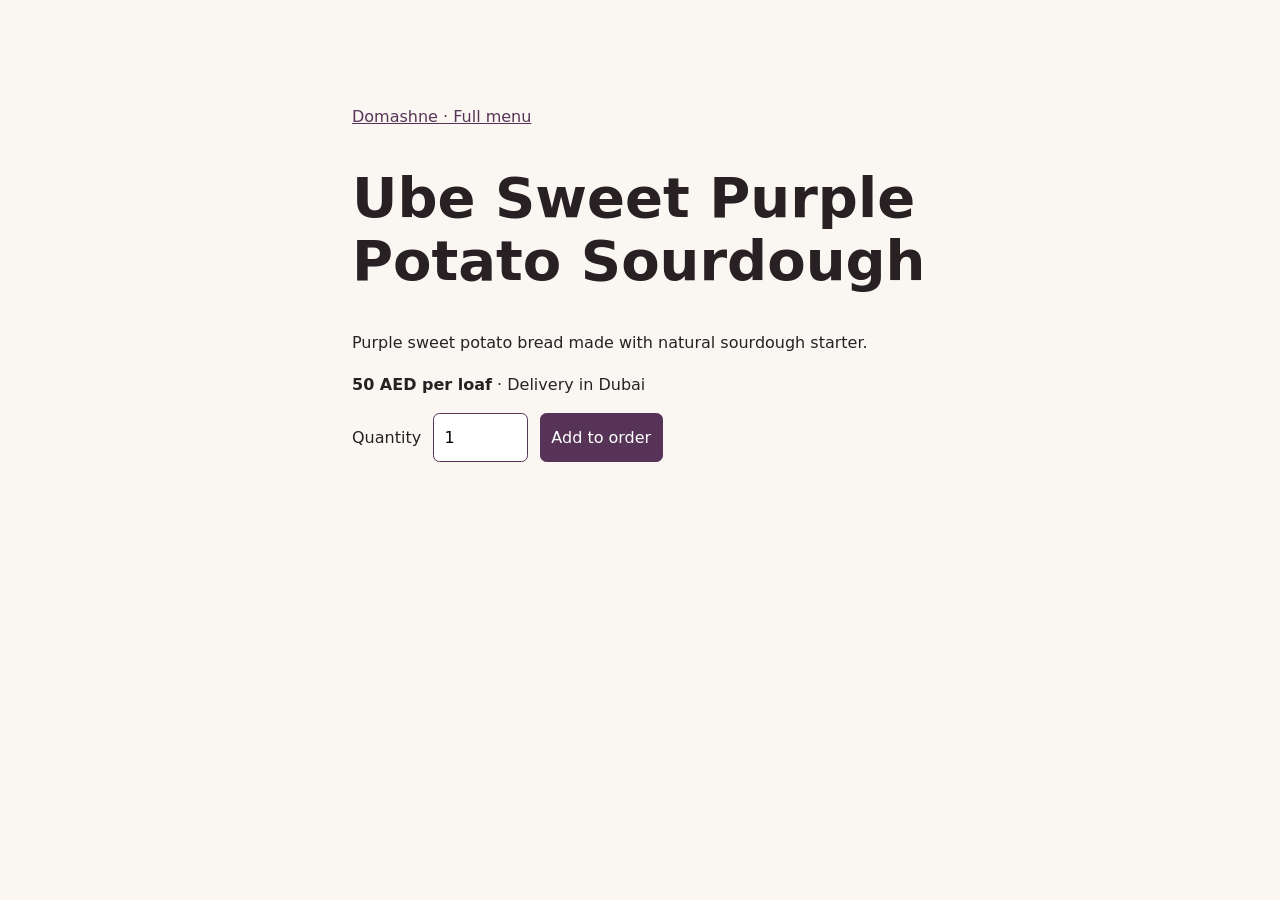
==== ube-sourdough.html @ ea7b75ff "Add Ube sourdough product page with quantity selection" ====
<!doctype html>
<html lang="en">
<head>
  <meta charset="utf-8">
  <meta name="viewport" content="width=device-width, initial-scale=1">
  <title>Ube Sweet Purple Potato Sourdough | Domashne</title>
  <meta name="description" content="Order purple sweet potato sourdough for delivery in Dubai. 50 AED per loaf.">
  <link rel="canonical" href="https://www.domashneae.com/ube-sourdough.html">
  <script type="application/ld+json">
{
  "@context": "https://schema.org",
  "@type": "Product",
  "name": "Ube Sweet Purple Potato Sourdough",
  "description": "Purple sweet potato bread made with natural sourdough starter.",
  "brand": {
    "@type": "Brand",
    "name": "Domashne"
  },
  "offers": {
    "@type": "Offer",
    "url": "https://www.domashneae.com/ube-sourdough.html",
    "price": 50,
    "priceCurrency": "AED"
  }
}
  </script>
  <style>
    body { margin: 0; background: #faf7f2; color: #282123; font: 1rem/1.6 system-ui, sans-serif; }
    main { max-width: 36rem; margin: 8vh auto; padding: 2rem; }
    h1 { line-height: 1.12; font-size: clamp(2rem, 7vw, 3.5rem); }
    a { color: #573457; }
    form { display: flex; flex-wrap: wrap; gap: .75rem; align-items: center; }
    input, button { padding: .65rem; border: 1px solid #573457; border-radius: .4rem; font: inherit; }
    input { width: 4.5rem; }
    button { background: #573457; color: white; cursor: pointer; }
  </style>
</head>
<body>
  <main>
    <a href="/#sourdough-bread">Domashne · Full menu</a>
    <h1>Ube Sweet Purple Potato Sourdough</h1>
    <p>Purple sweet potato bread made with natural sourdough starter.</p>
    <p><strong>50 AED per loaf</strong> · Delivery in Dubai</p>
    <form action="/" method="get">
      <label for="quantity">Quantity</label>
      <input id="quantity" name="add-ube" type="number" min="1" max="99" step="1" value="1" required>
      <button type="submit">Add to order</button>
    </form>
  </main>
</body>
</html>
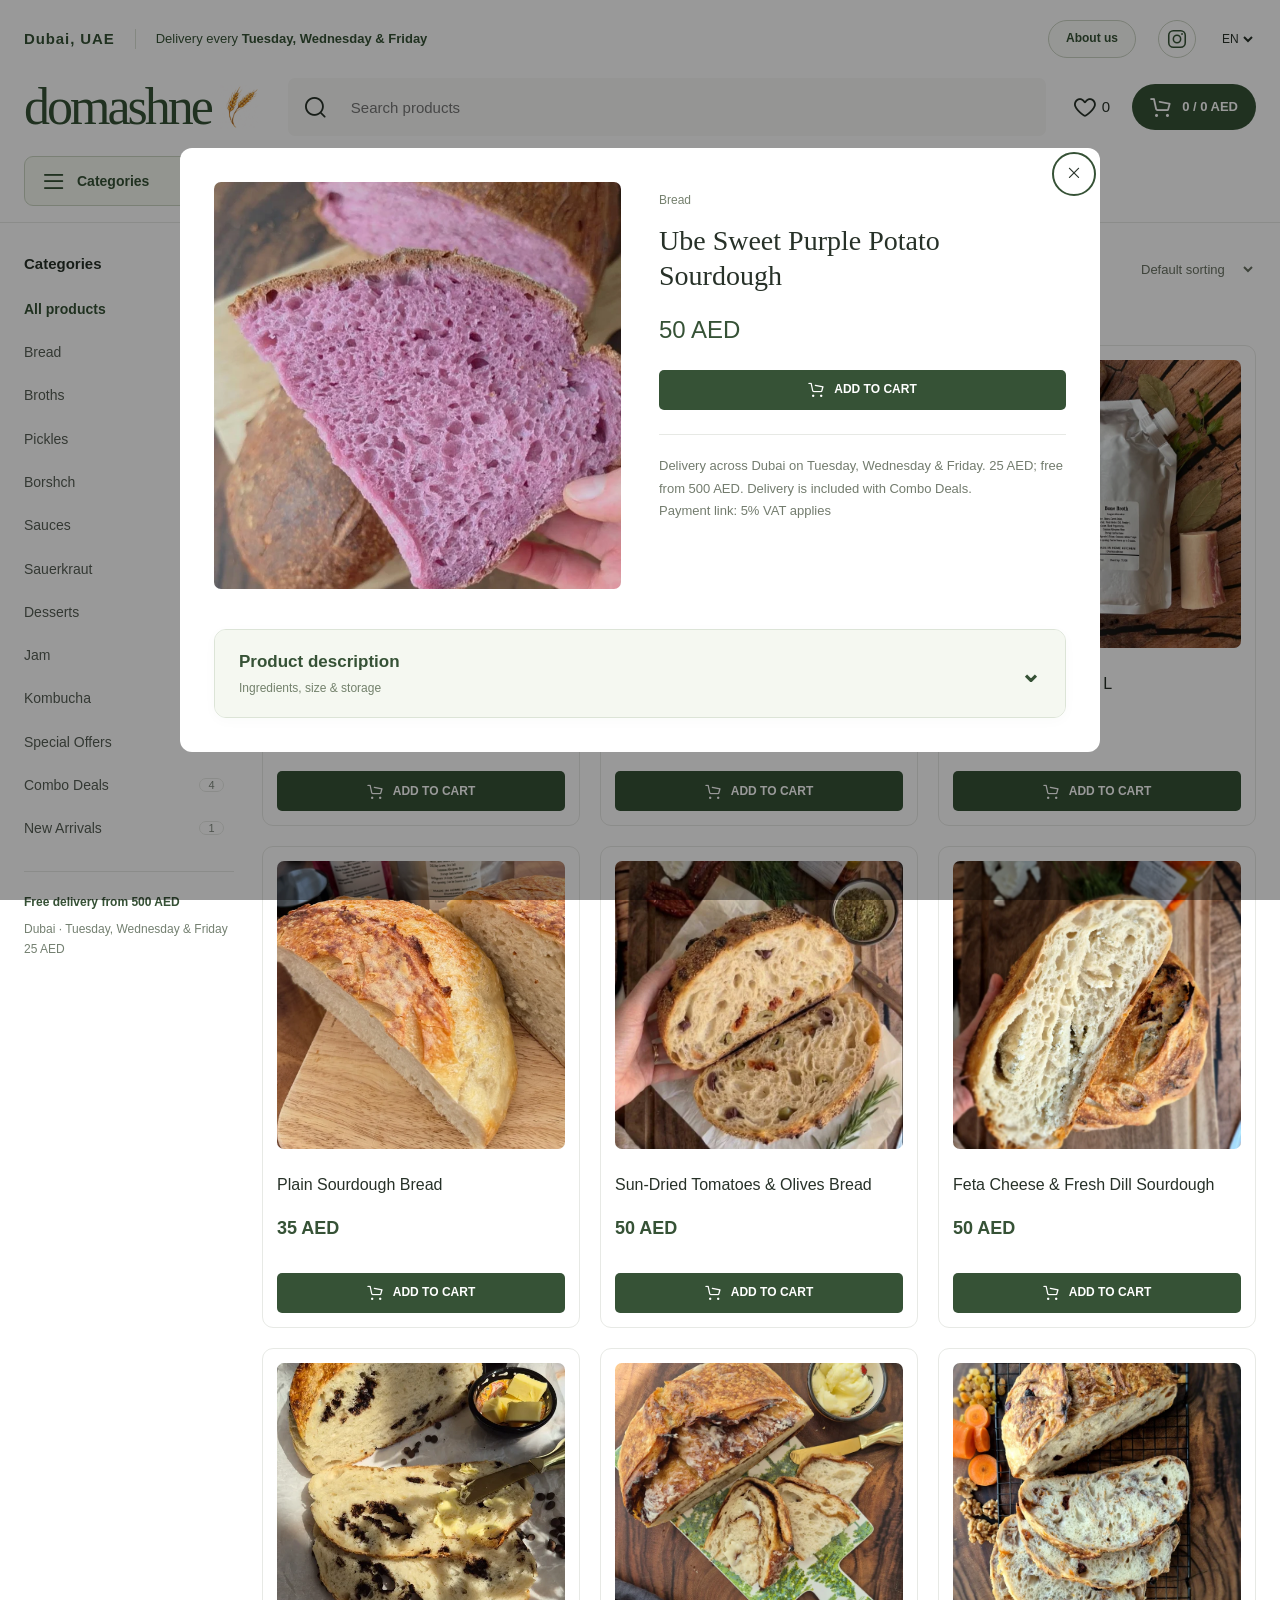
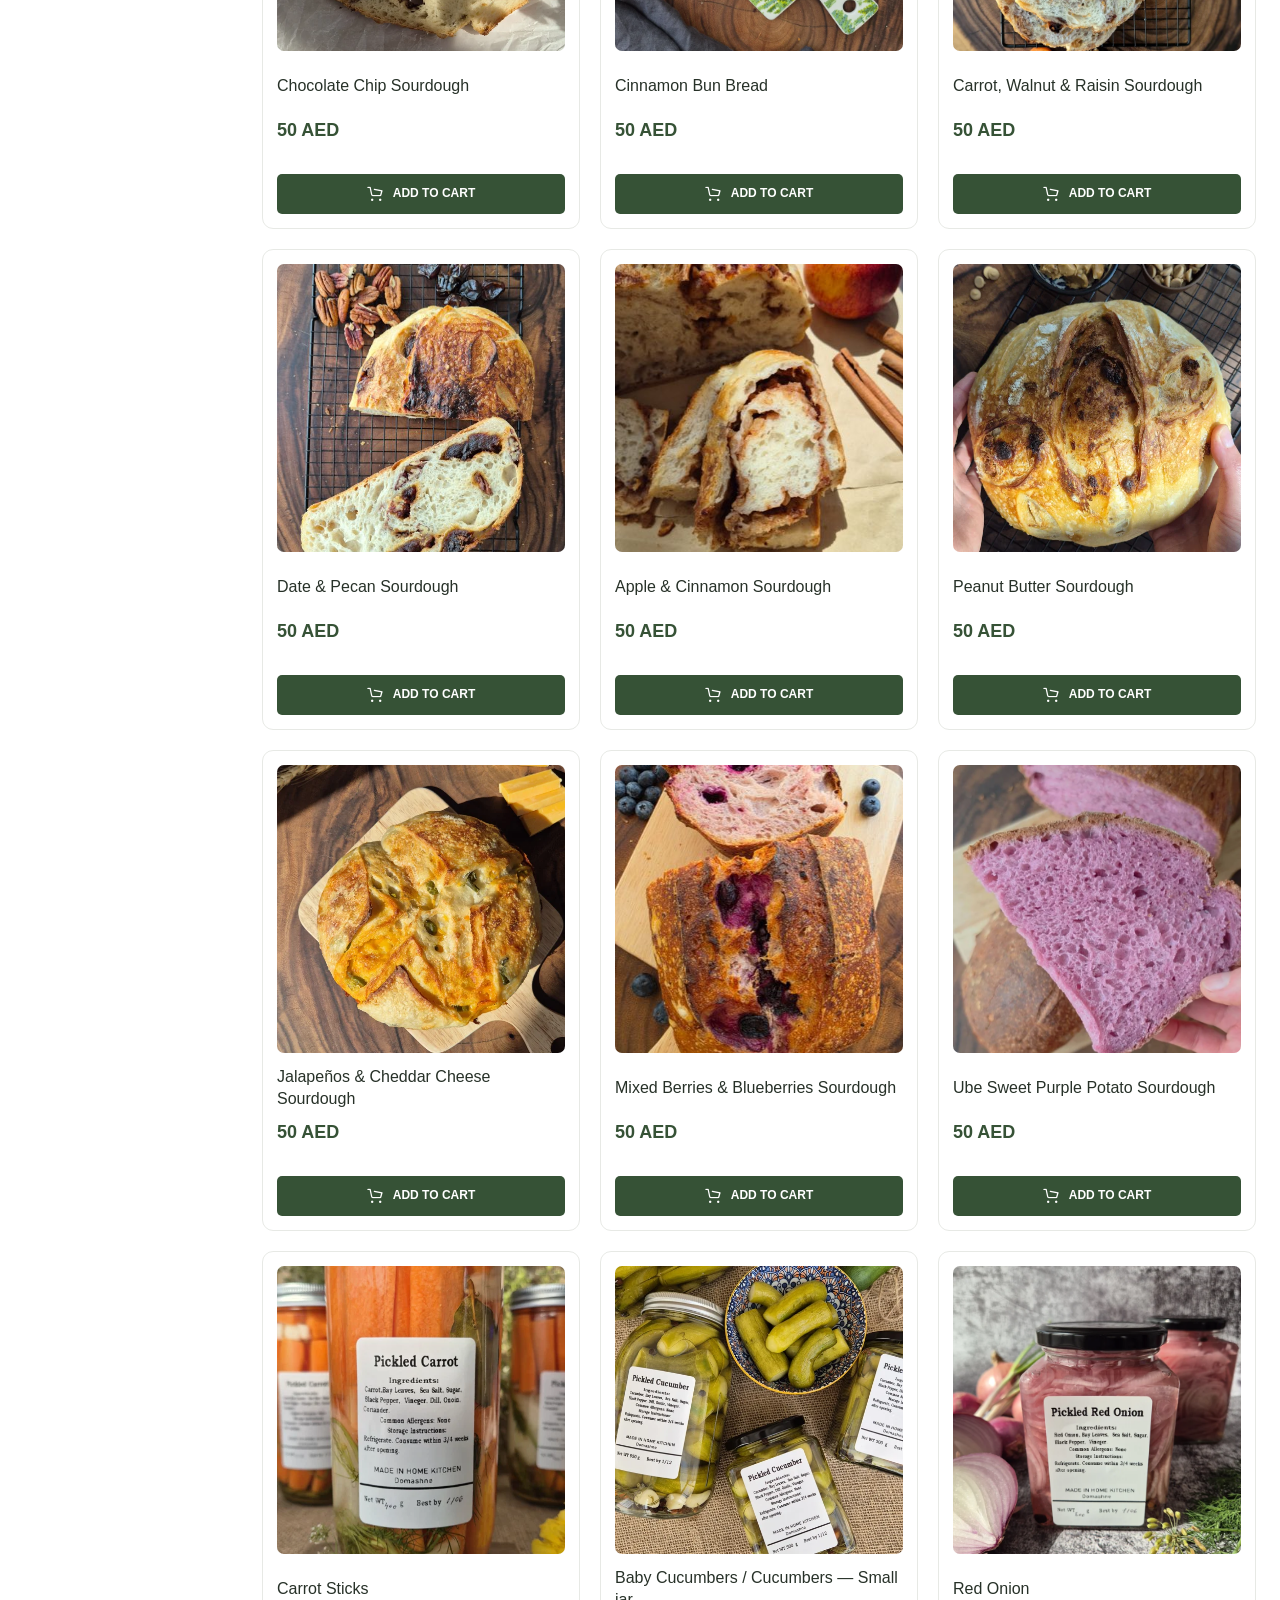
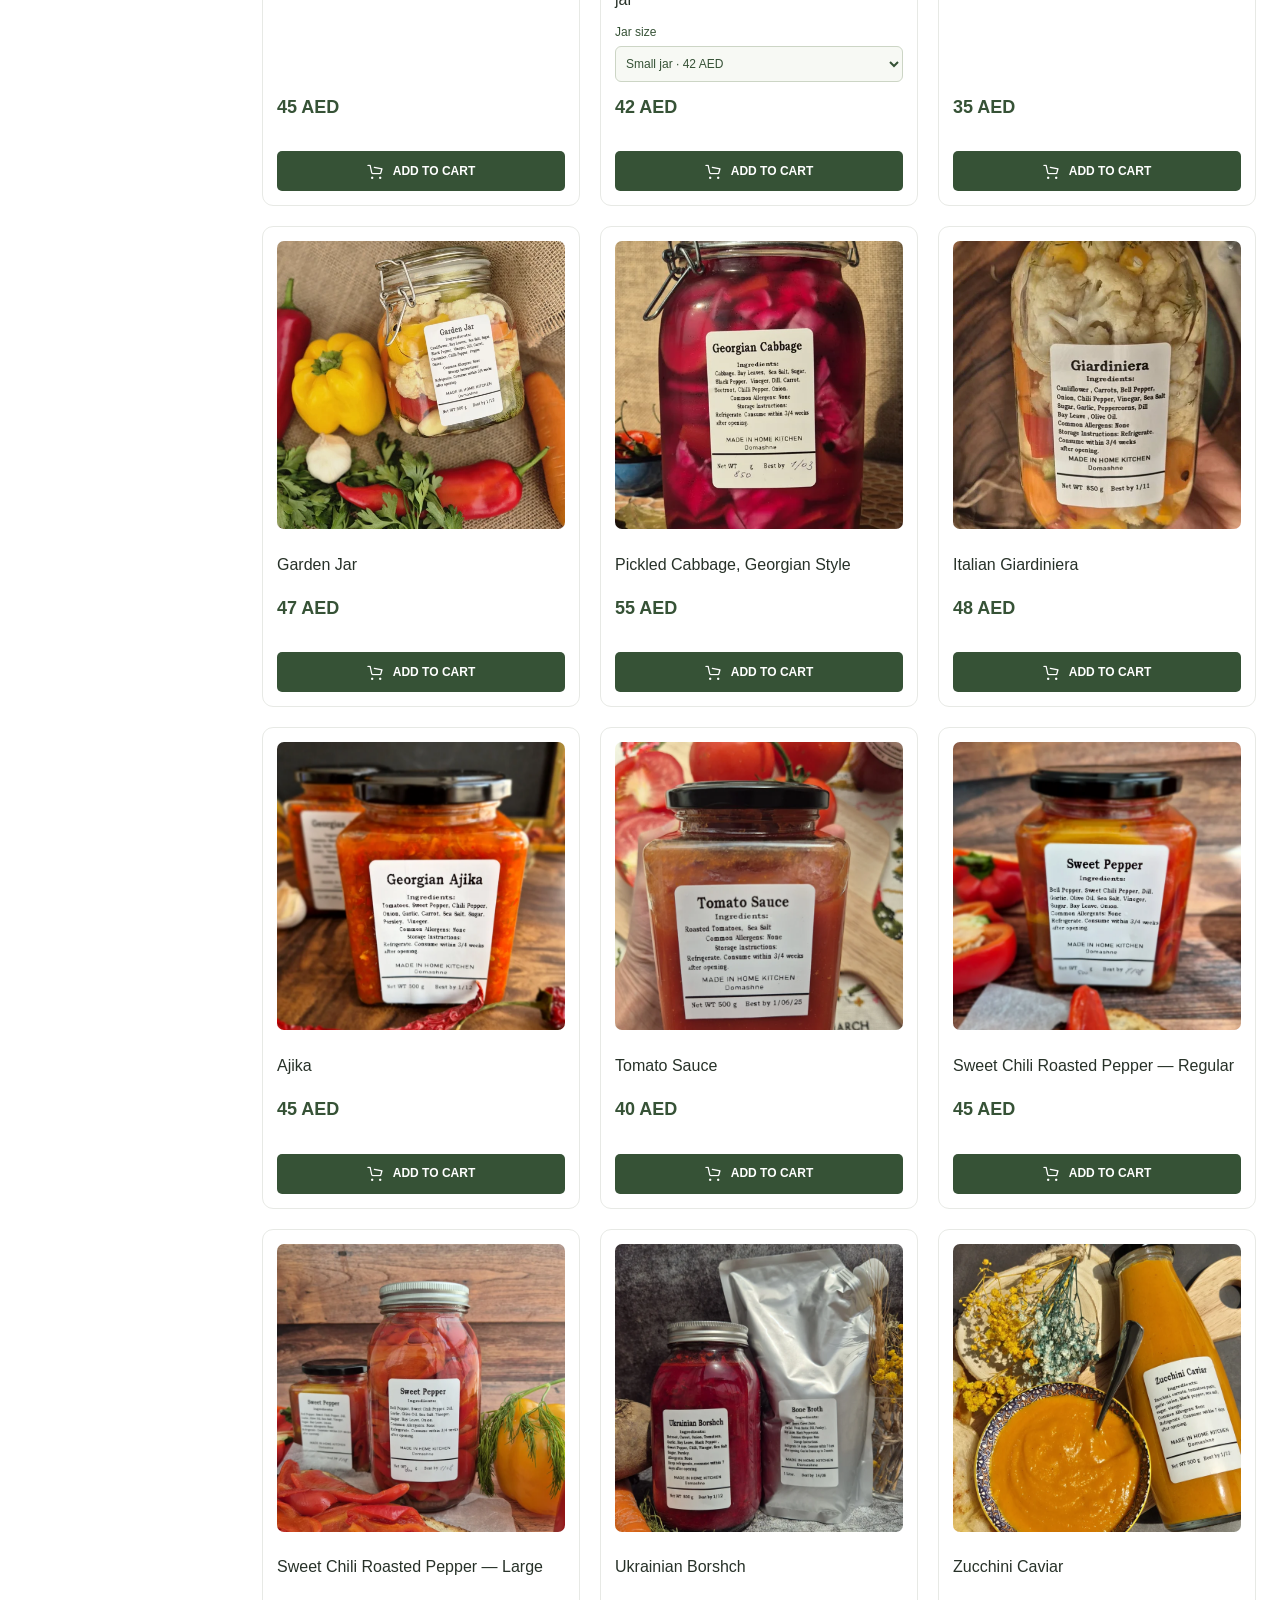
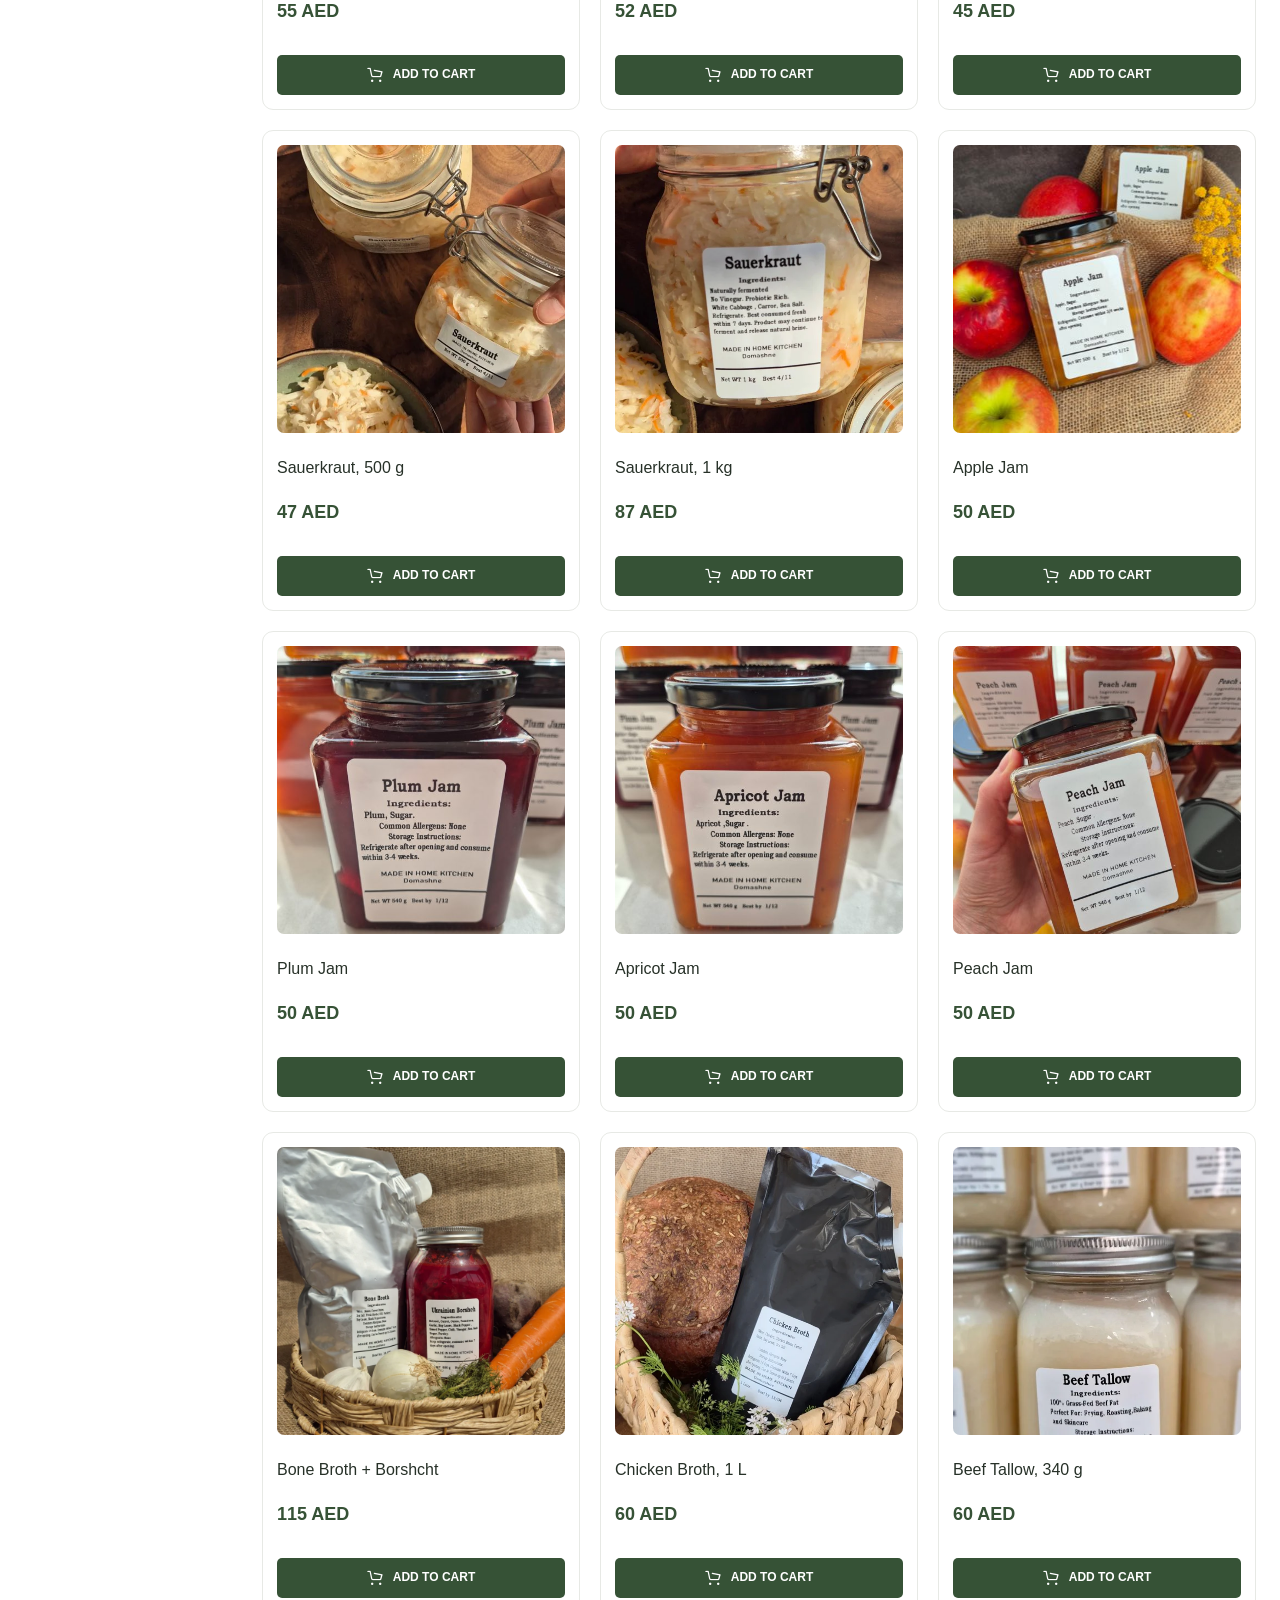
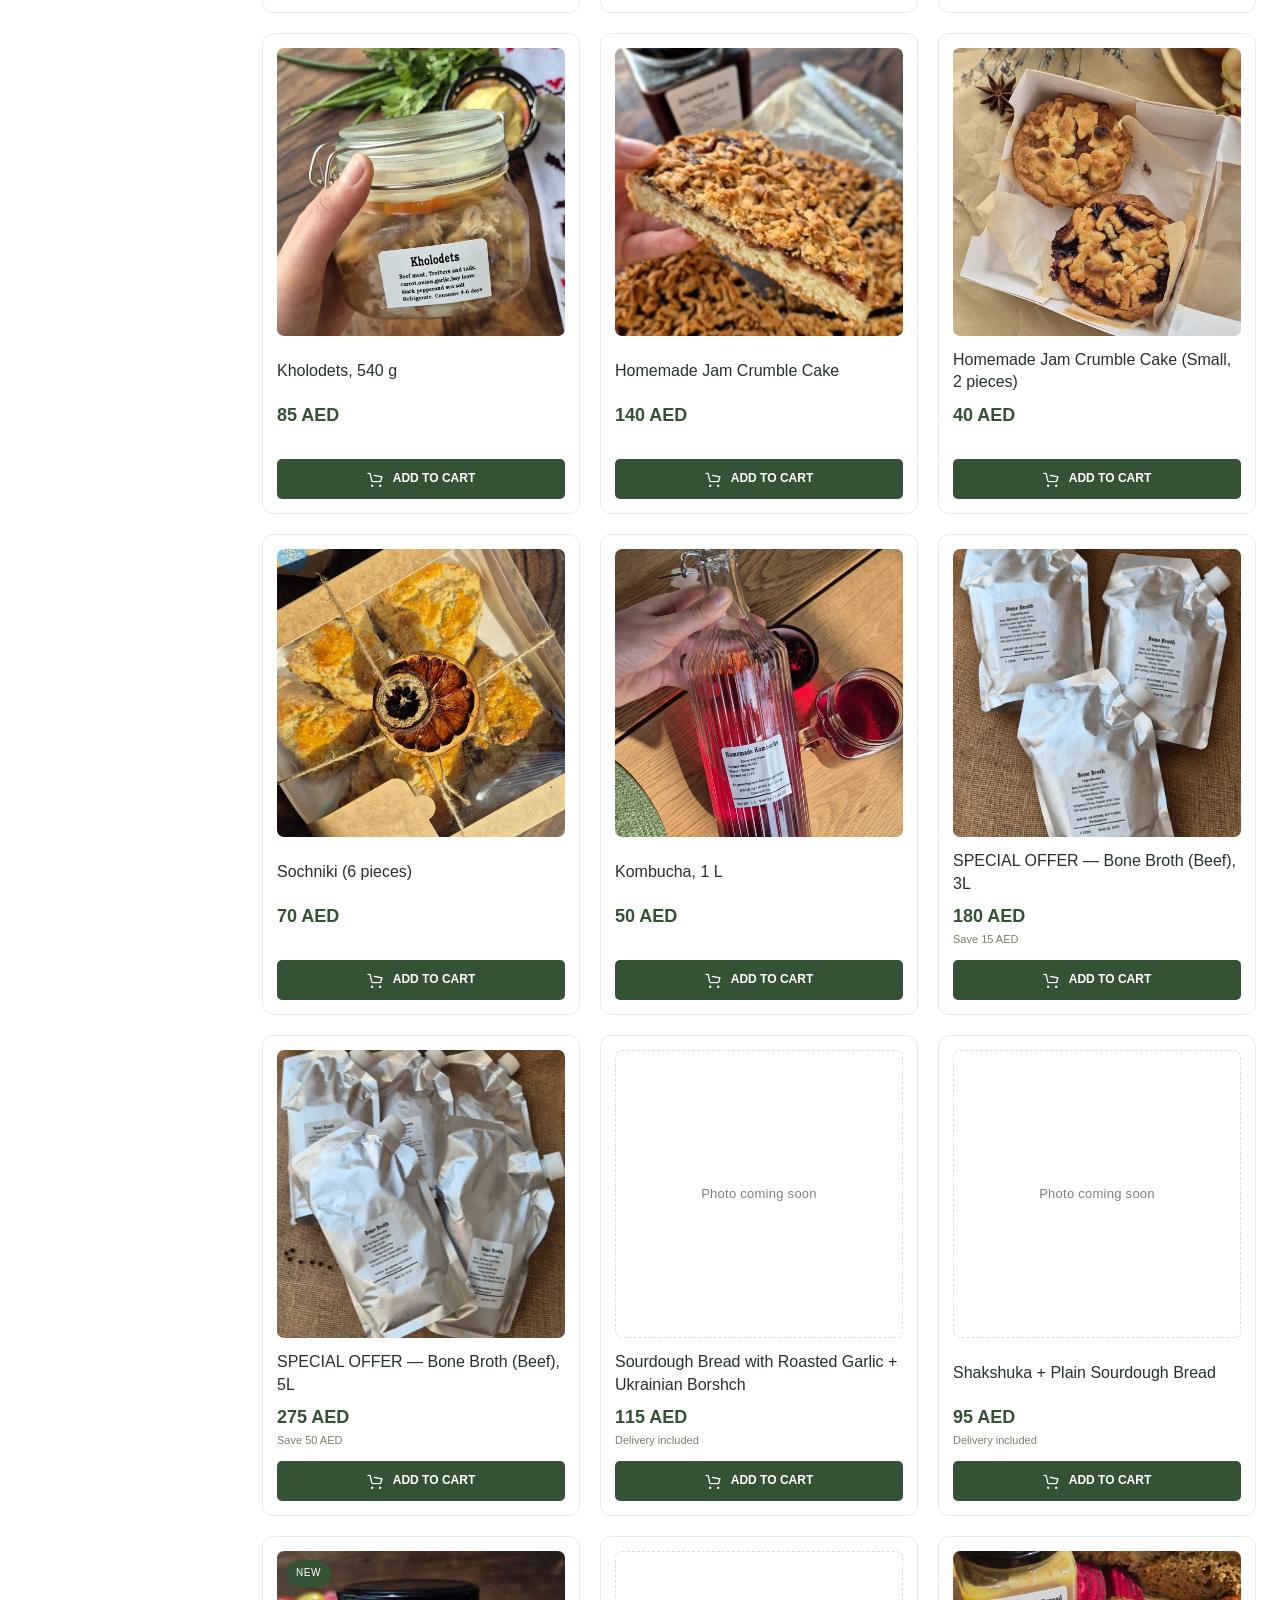
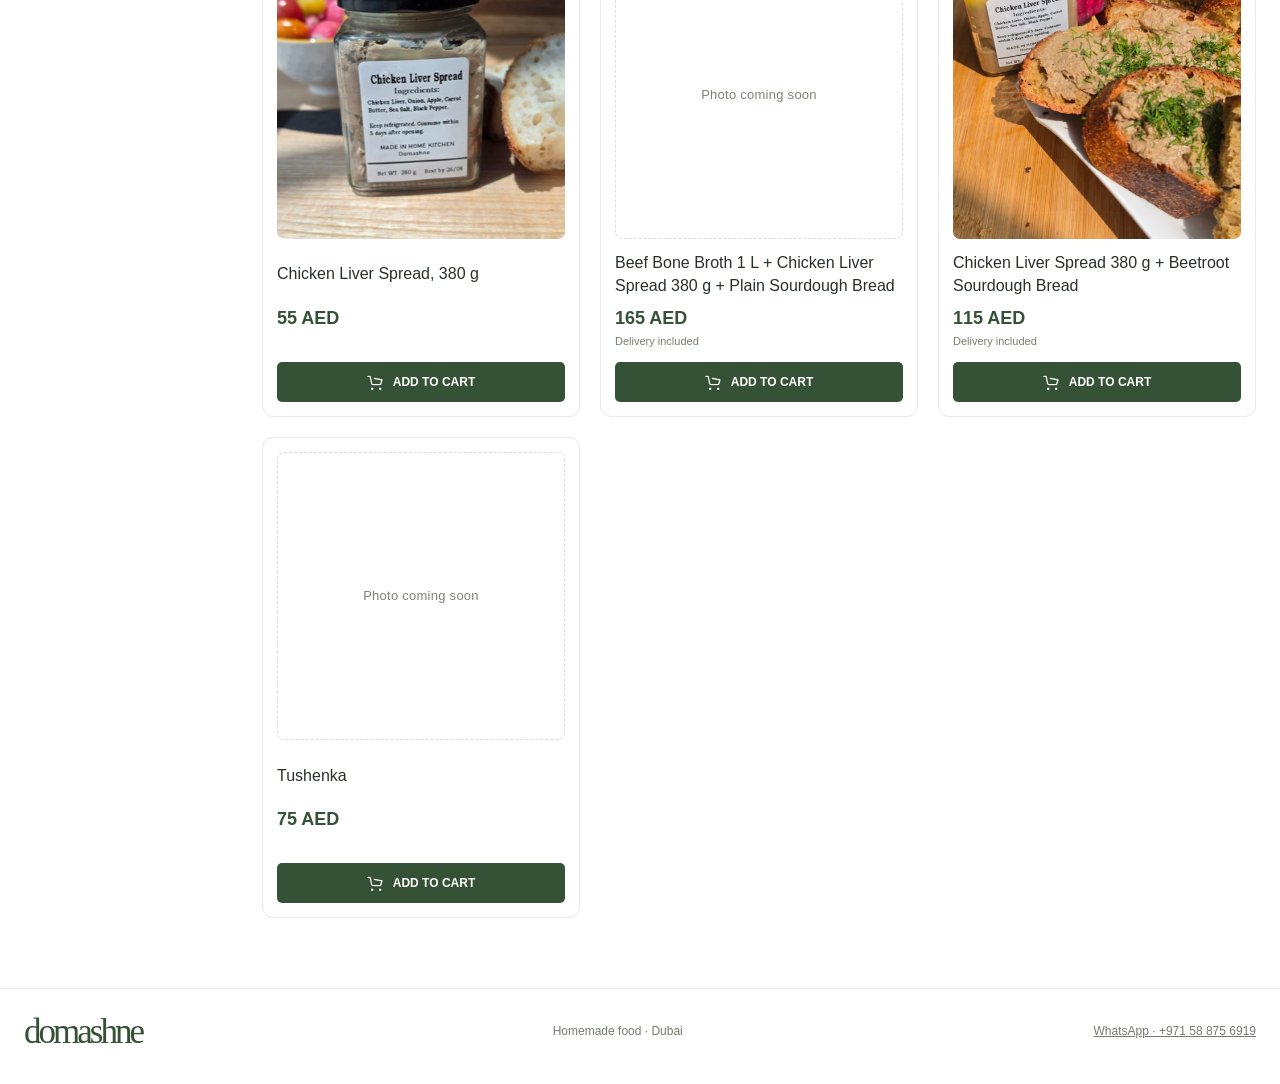
==== commit 2b0868e0: "Send the previous Ube link directly to the catalog card" ====
--- a/ube-sourdough.html
+++ b/ube-sourdough.html
@@ -24,28 +24,9 @@
   }
 }
   </script>
-  <style>
-    body { margin: 0; background: #faf7f2; color: #282123; font: 1rem/1.6 system-ui, sans-serif; }
-    main { max-width: 36rem; margin: 8vh auto; padding: 2rem; }
-    h1 { line-height: 1.12; font-size: clamp(2rem, 7vw, 3.5rem); }
-    a { color: #573457; }
-    form { display: flex; flex-wrap: wrap; gap: .75rem; align-items: center; }
-    input, button { padding: .65rem; border: 1px solid #573457; border-radius: .4rem; font: inherit; }
-    input { width: 4.5rem; }
-    button { background: #573457; color: white; cursor: pointer; }
-  </style>
+  <script>location.replace('/?product=ube-sourdough');</script>
 </head>
 <body>
-  <main>
-    <a href="/#sourdough-bread">Domashne · Full menu</a>
-    <h1>Ube Sweet Purple Potato Sourdough</h1>
-    <p>Purple sweet potato bread made with natural sourdough starter.</p>
-    <p><strong>50 AED per loaf</strong> · Delivery in Dubai</p>
-    <form action="/" method="get">
-      <label for="quantity">Quantity</label>
-      <input id="quantity" name="add-ube" type="number" min="1" max="99" step="1" value="1" required>
-      <button type="submit">Add to order</button>
-    </form>
-  </main>
+  <main><a href="/?product=ube-sourdough">Open Ube Sweet Purple Potato Sourdough in the Domashne catalog</a></main>
 </body>
 </html>
